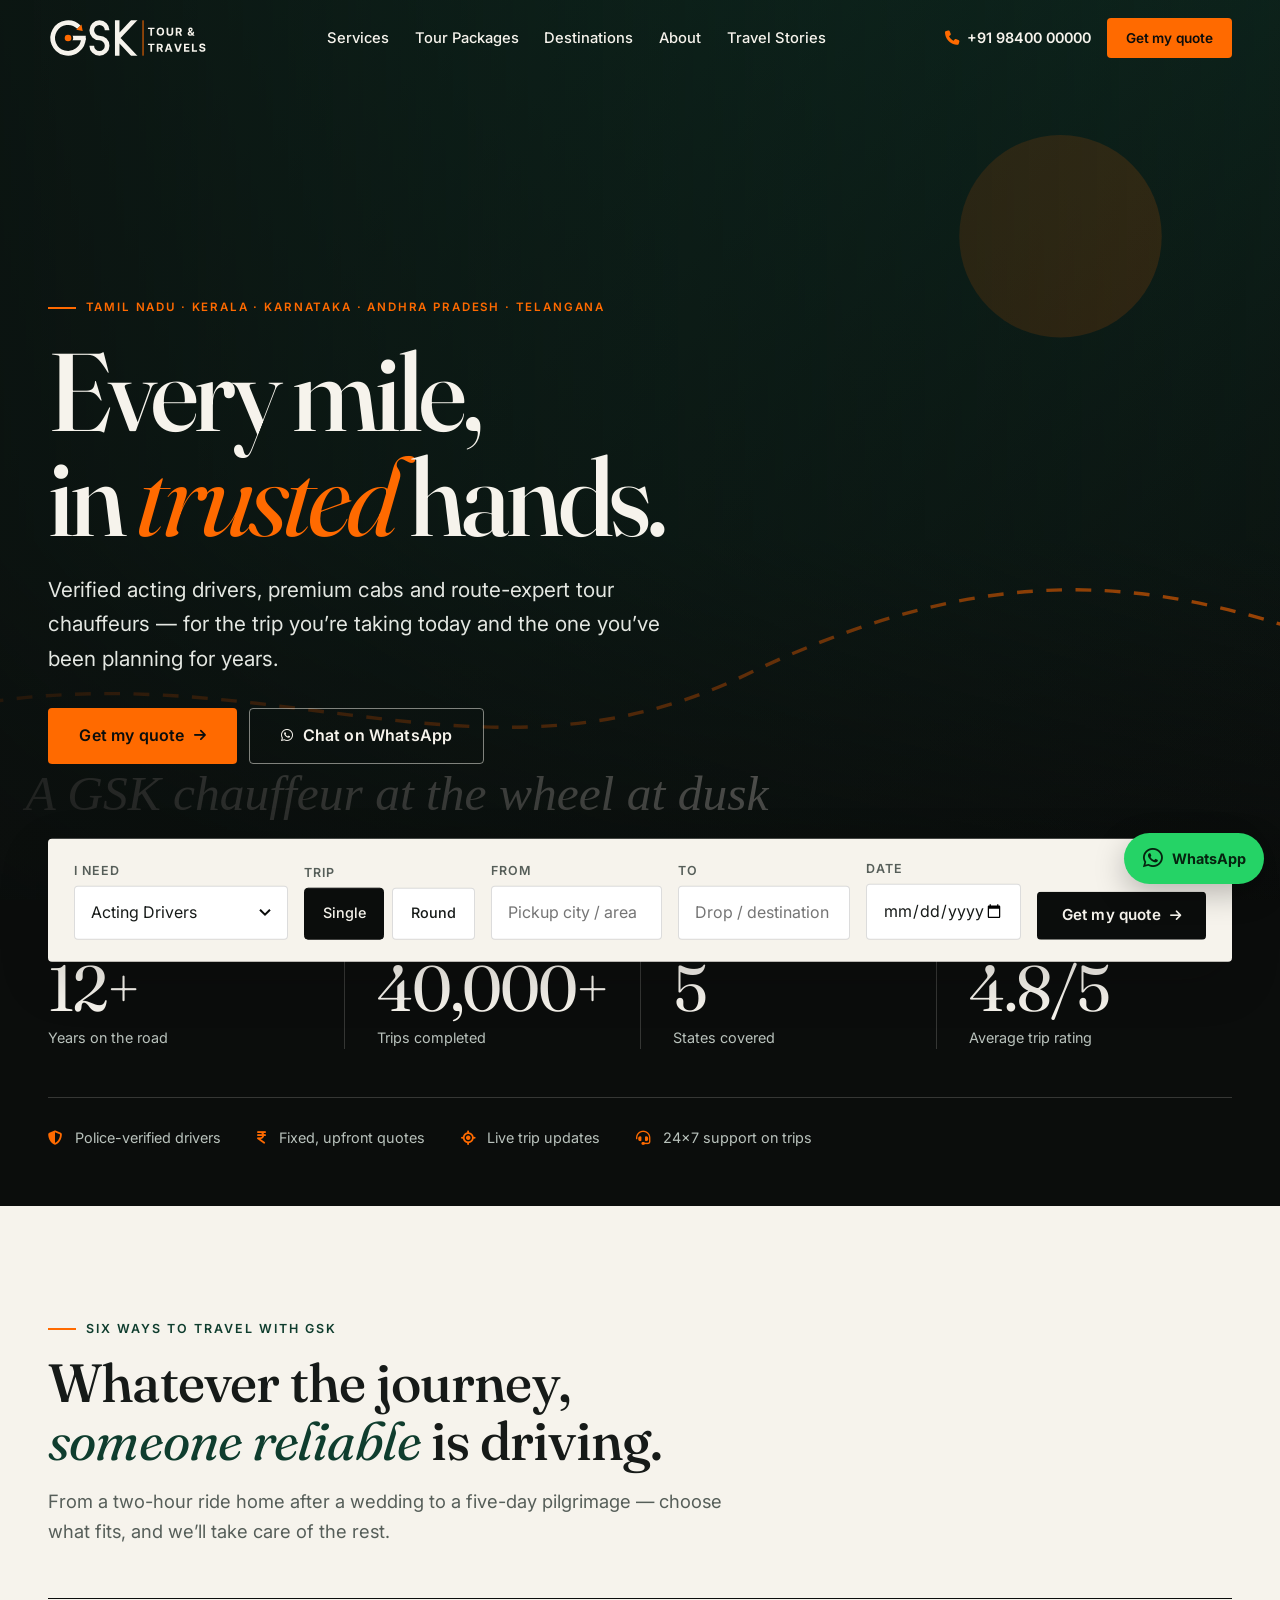
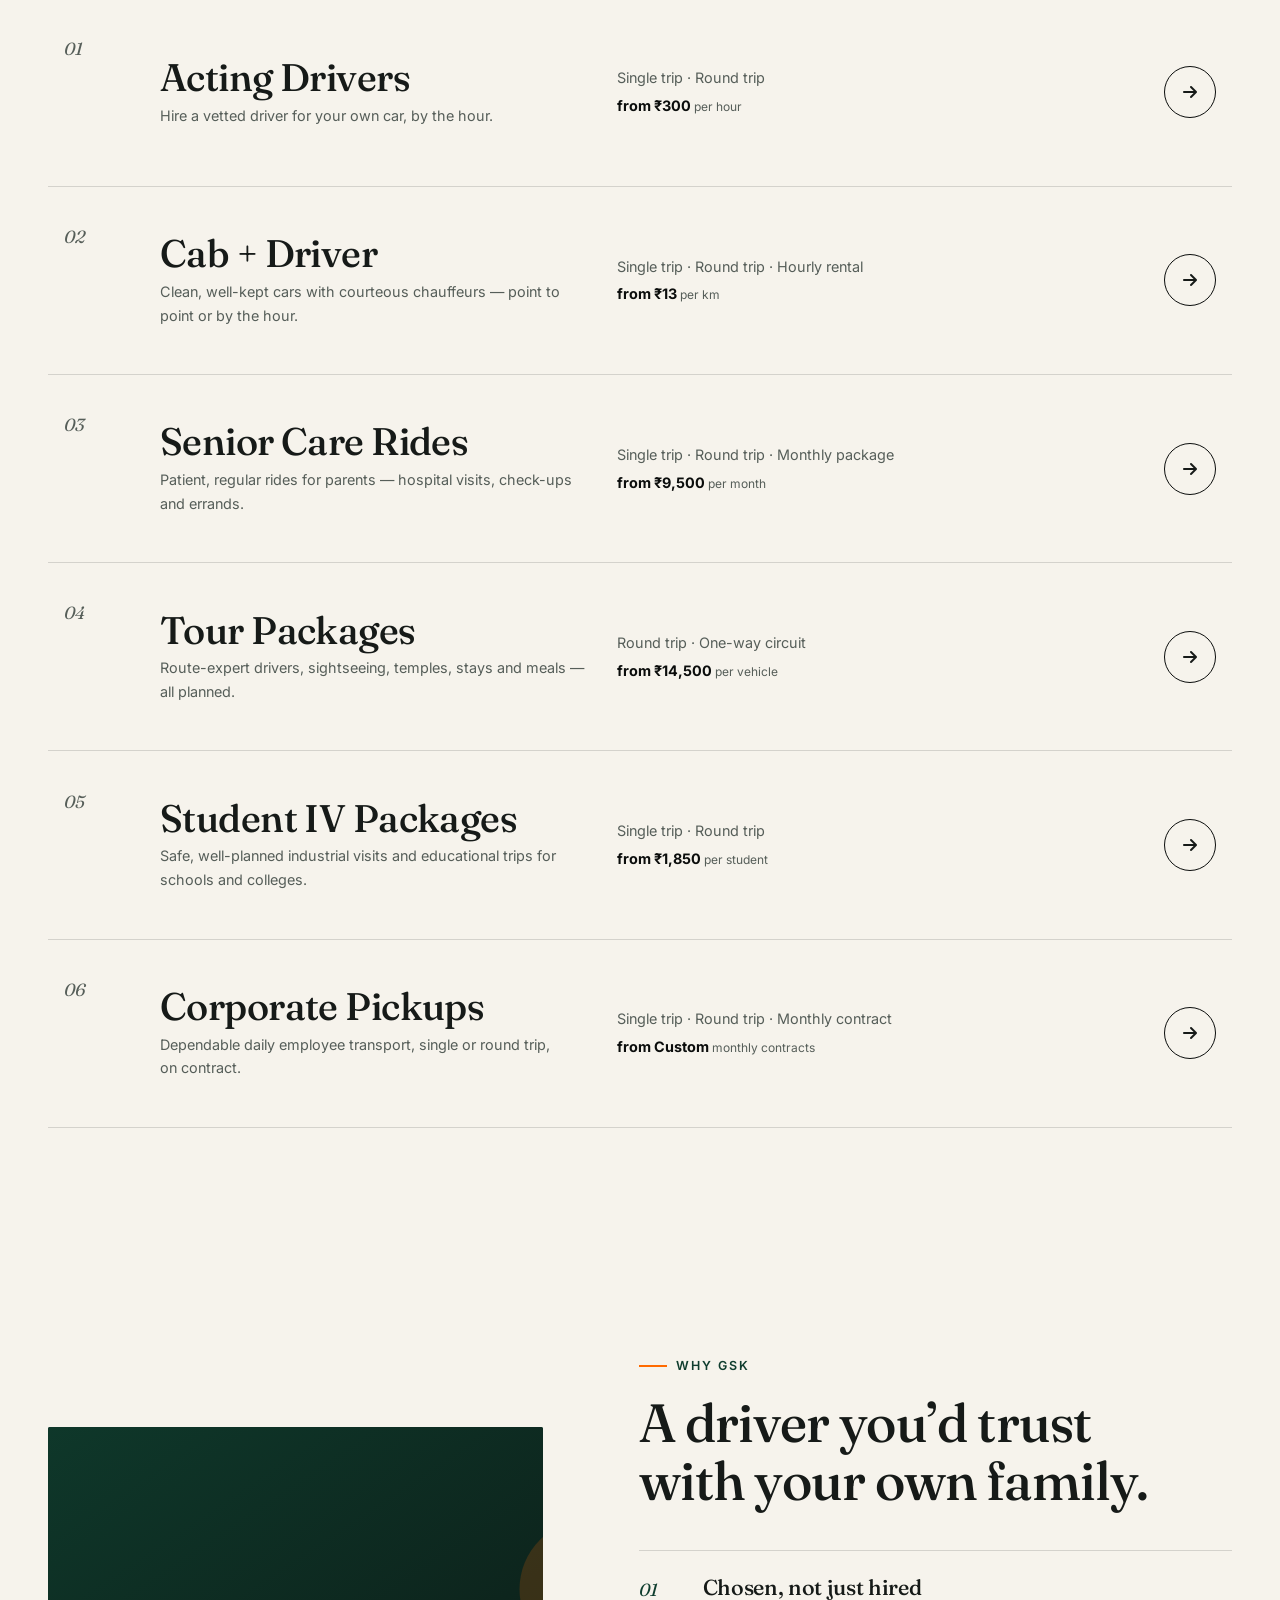
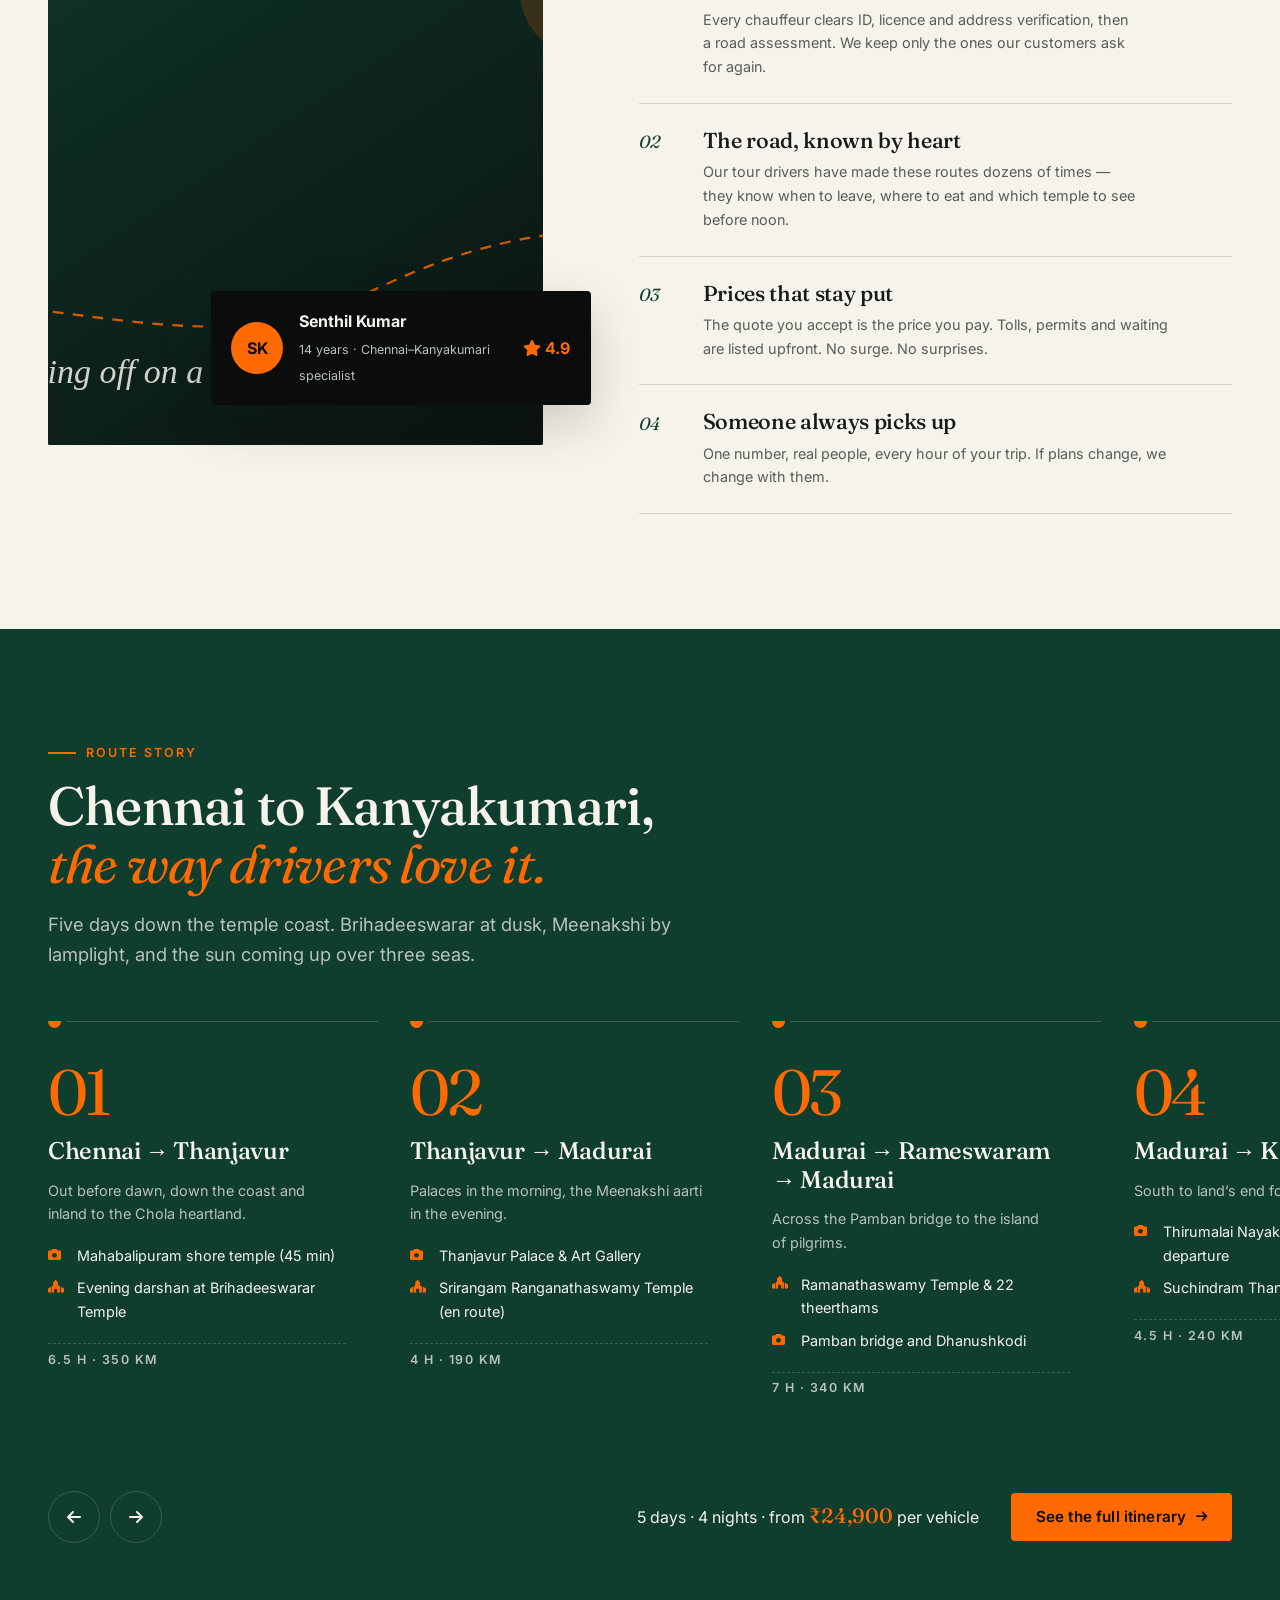
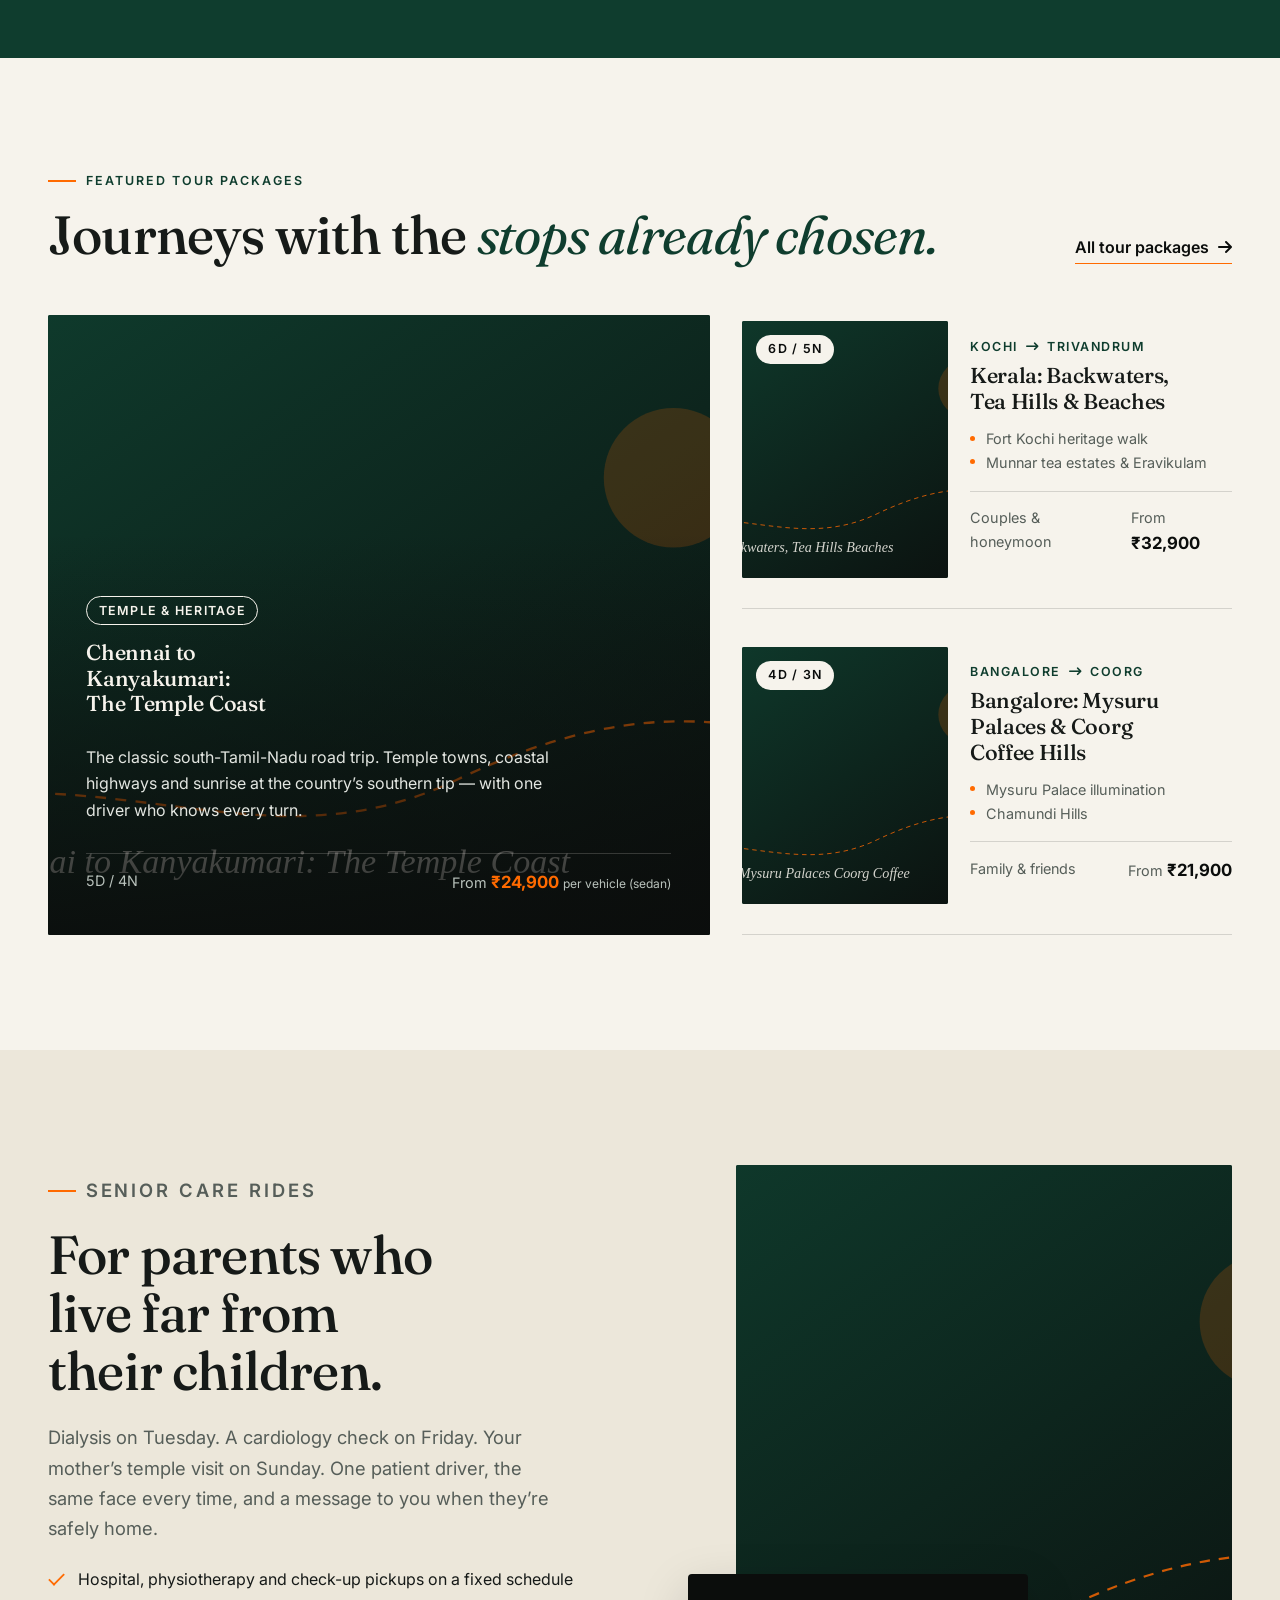
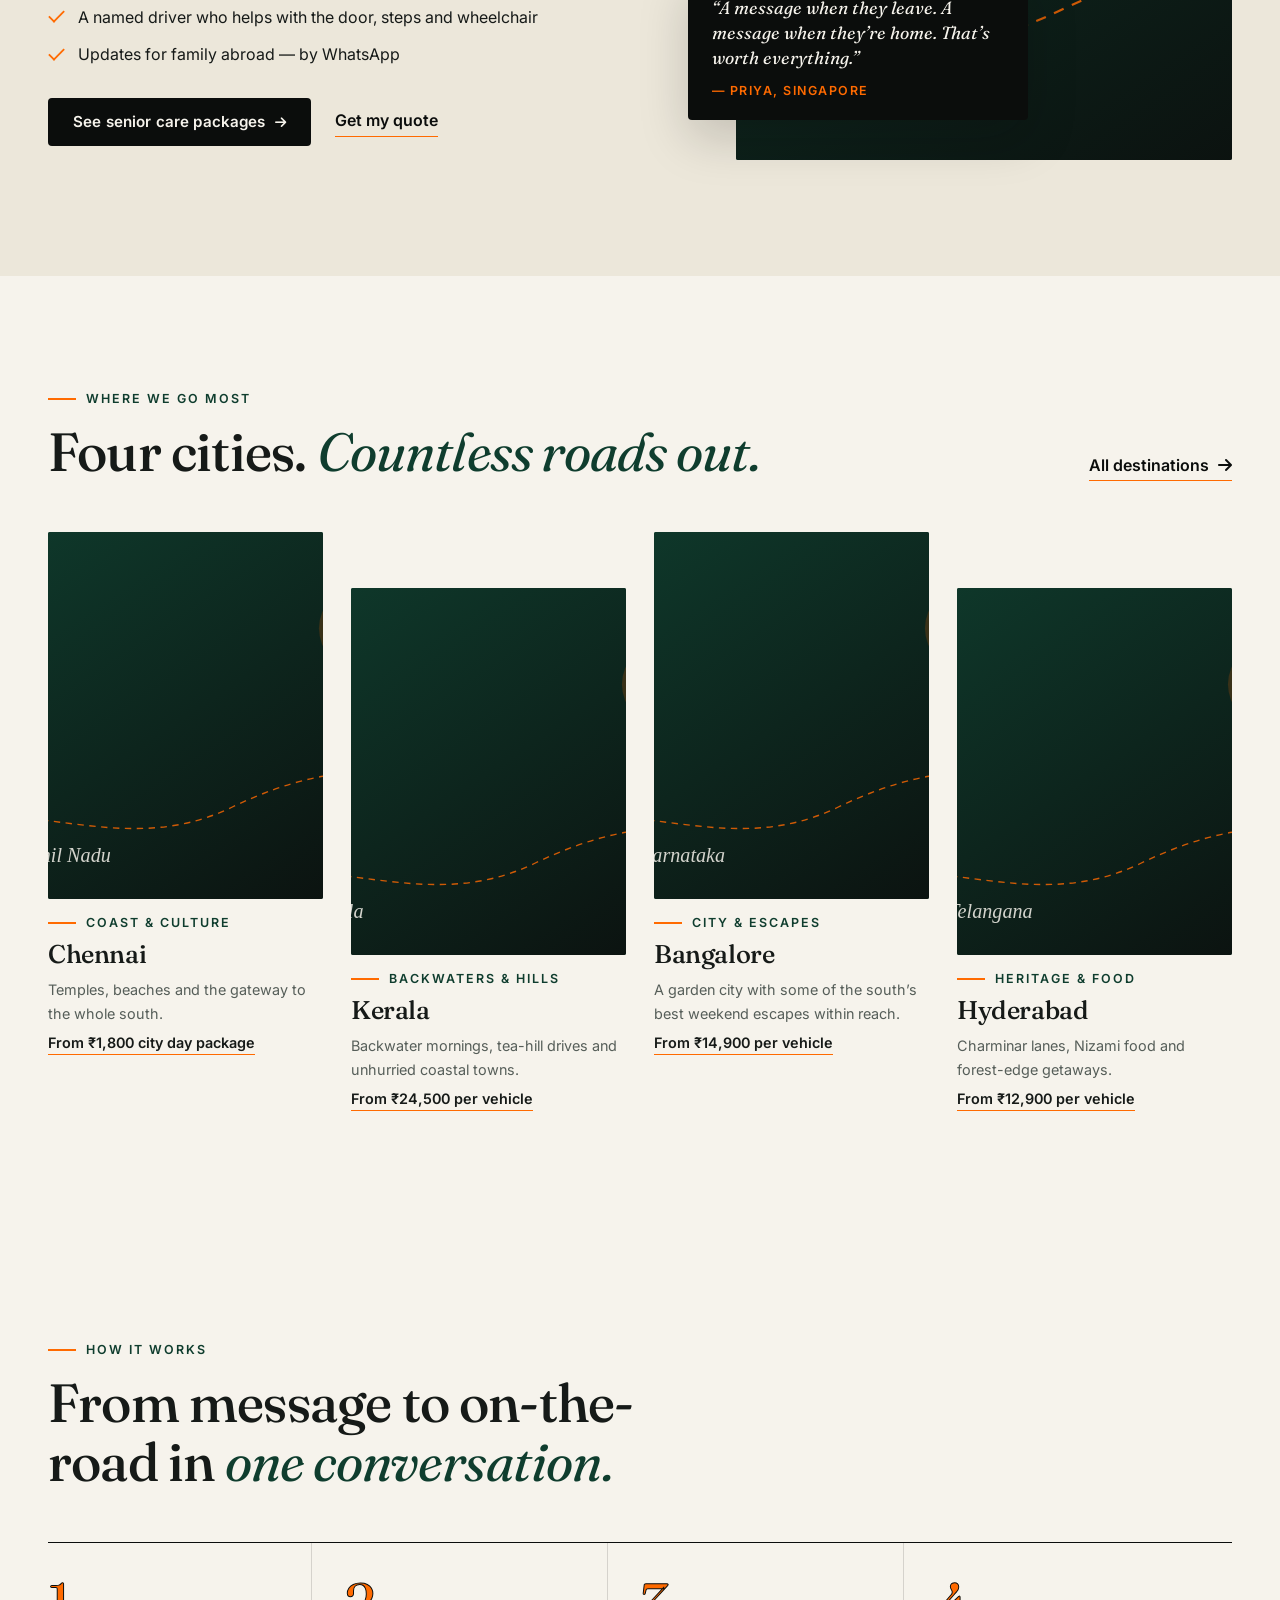
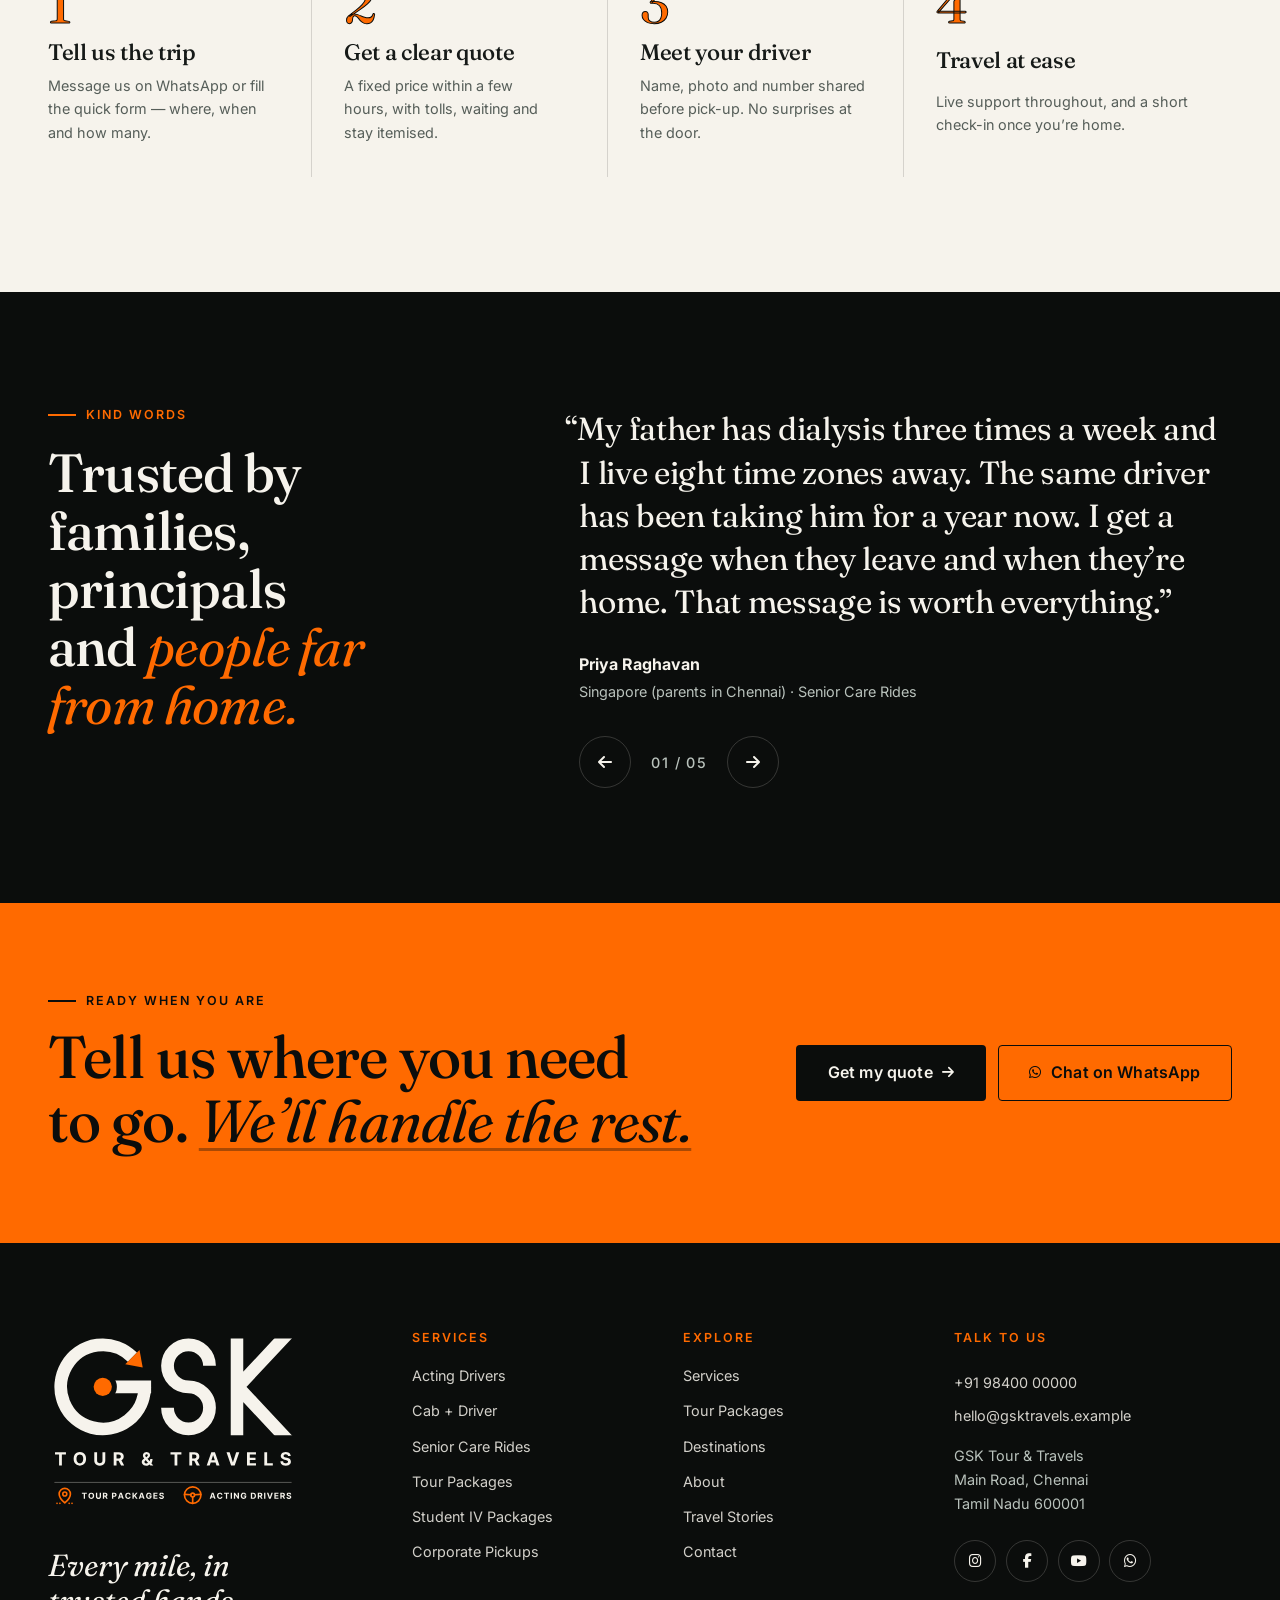
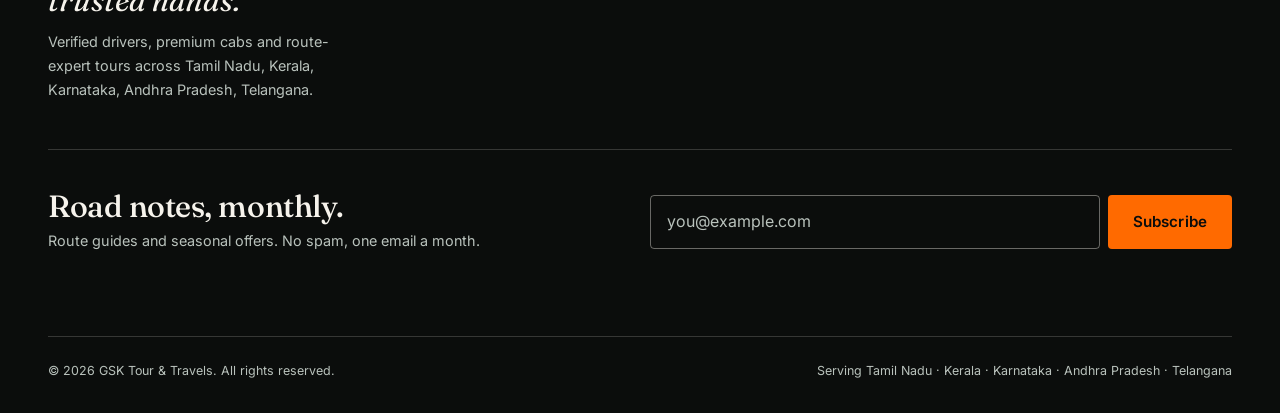
==== index.html @ 09ef9e0b "1.Initial commit" ====
<!DOCTYPE html>
<html lang="en">
<head>
  <meta charset="utf-8">
  <meta name="viewport" content="width=device-width, initial-scale=1">
  <title>GSK Tour &amp; Travels — Acting Drivers, Cabs &amp; Tour Packages in South India</title>
  <meta name="description" content="Verified acting drivers, premium cabs with drivers, senior hospital rides, corporate pickups and route-expert tour packages across Tamil Nadu, Kerala, Karnataka, Andhra Pradesh and Telangana.">
  <meta name="theme-color" content="#0b0d0c">
  <link rel="icon" href="assets/logo/favicon.svg" type="image/svg+xml">
  <link rel="icon" href="assets/logo/png/favicon-32.png" sizes="32x32" type="image/png">
  <link rel="apple-touch-icon" href="assets/logo/png/favicon-180.png">
  <link rel="preconnect" href="https://fonts.googleapis.com">
  <link rel="preconnect" href="https://fonts.gstatic.com" crossorigin>
  <link rel="preconnect" href="https://images.unsplash.com" crossorigin>
  <link href="https://fonts.googleapis.com/css2?family=Fraunces:ital,opsz,wght@0,9..144,400;0,9..144,500;0,9..144,600;1,9..144,400;1,9..144,500&family=Inter:wght@400;500;600;700&display=swap" rel="stylesheet">
  <link rel="stylesheet" href="https://cdnjs.cloudflare.com/ajax/libs/font-awesome/6.5.2/css/all.min.css" crossorigin="anonymous" referrerpolicy="no-referrer">
  <link rel="stylesheet" href="styles/styles.css">
</head>
<body data-header="overlay" data-root="" data-page="home">
  <a class="skip-link" href="#main">Skip to content</a>
  <header id="site-header"></header>

  <main id="main">
    <!-- HERO -->
    <section class="hero" aria-labelledby="hero-title">
      <div class="hero__media" data-mount="hero-media"></div>
      <div class="container hero__content">
        <p class="eyebrow hero__eyebrow">Tamil Nadu · Kerala · Karnataka · Andhra Pradesh · Telangana</p>
        <h1 id="hero-title">Every mile,<br>in <em>trusted</em> hands.</h1>
        <p class="hero__lede">Verified acting drivers, premium cabs and route-expert tour chauffeurs — for the trip you’re taking today and the one you’ve been planning for years.</p>
        <div class="hero__ctas">
          <a class="btn btn--accent btn--lg" href="views/contact.html">Get my quote <i class="fa-solid fa-arrow-right" aria-hidden="true"></i></a>
          <a class="btn btn--ghost-light btn--lg" data-wa href="#" target="_blank" rel="noopener"><i class="fa-brands fa-whatsapp" aria-hidden="true"></i> Chat on WhatsApp</a>
        </div>
      </div>

      <form class="quote-bar" data-quote-bar aria-label="Quick quote">
        <div class="container quote-bar__inner">
          <div class="field">
            <label for="qb-service">I need</label>
            <select id="qb-service" name="service"></select>
          </div>
          <fieldset class="field field--pills">
            <legend>Trip</legend>
            <label><input type="radio" name="trip" value="Single trip" checked><span>Single</span></label>
            <label><input type="radio" name="trip" value="Round trip"><span>Round</span></label>
          </fieldset>
          <div class="field">
            <label for="qb-from">From</label>
            <input id="qb-from" name="from" type="text" placeholder="Pickup city / area" autocomplete="off">
          </div>
          <div class="field">
            <label for="qb-to">To</label>
            <input id="qb-to" name="to" type="text" placeholder="Drop / destination" autocomplete="off">
          </div>
          <div class="field">
            <label for="qb-date">Date</label>
            <input id="qb-date" name="date" type="date">
          </div>
          <button class="btn btn--dark quote-bar__submit" type="submit">Get my quote <i class="fa-solid fa-arrow-right" aria-hidden="true"></i></button>
        </div>
      </form>
    </section>

    <!-- TRUST -->
    <section class="trust" aria-label="Why people trust GSK">
      <div class="container">
        <div class="trust__stats" data-mount="stats"></div>
        <ul class="trust__promises">
          <li><i class="fa-solid fa-shield-halved" aria-hidden="true"></i> Police-verified drivers</li>
          <li><i class="fa-solid fa-indian-rupee-sign" aria-hidden="true"></i> Fixed, upfront quotes</li>
          <li><i class="fa-solid fa-location-crosshairs" aria-hidden="true"></i> Live trip updates</li>
          <li><i class="fa-solid fa-headset" aria-hidden="true"></i> 24×7 support on trips</li>
        </ul>
      </div>
    </section>

    <!-- SERVICES -->
    <section class="section services-index" aria-labelledby="svc-title">
      <div class="container">
        <div data-mount="services-header"></div>
        <div class="svc-list" data-mount="services"></div>
      </div>
    </section>

    <!-- WHY -->
    <section class="section why" aria-labelledby="why-title">
      <div class="container why__grid">
        <div class="why__media reveal">
          <div class="why__photo" data-mount="why-photo"></div>
          <aside class="driver-card" aria-label="Driver profile example">
            <span class="driver-card__avatar" aria-hidden="true">SK</span>
            <div><strong>Senthil Kumar</strong><span>14 years · Chennai–Kanyakumari specialist</span></div>
            <span class="driver-card__score"><i class="fa-solid fa-star" aria-hidden="true"></i> 4.9</span>
          </aside>
        </div>
        <div class="why__copy">
          <p class="eyebrow reveal">Why GSK</p>
          <h2 id="why-title" class="reveal">A driver you’d trust with your own family.</h2>
          <ol class="promises">
            <li class="reveal"><span>01</span><div><h3>Chosen, not just hired</h3><p>Every chauffeur clears ID, licence and address verification, then a road assessment. We keep only the ones our customers ask for again.</p></div></li>
            <li class="reveal"><span>02</span><div><h3>The road, known by heart</h3><p>Our tour drivers have made these routes dozens of times — they know when to leave, where to eat and which temple to see before noon.</p></div></li>
            <li class="reveal"><span>03</span><div><h3>Prices that stay put</h3><p>The quote you accept is the price you pay. Tolls, permits and waiting are listed upfront. No surge. No surprises.</p></div></li>
            <li class="reveal"><span>04</span><div><h3>Someone always picks up</h3><p>One number, real people, every hour of your trip. If plans change, we change with them.</p></div></li>
          </ol>
        </div>
      </div>
    </section>

    <!-- FEATURED ROUTE -->
    <section class="route section--green" aria-labelledby="route-title">
      <div class="container">
        <div data-mount="route-header"></div>
      </div>
      <div class="route__track" data-mount="route-track" tabindex="0" aria-label="Route stops, scroll horizontally"></div>
      <div class="container route__foot" data-mount="route-foot"></div>
    </section>

    <!-- FEATURED TOURS -->
    <section class="section featured-tours" aria-labelledby="ft-title">
      <div class="container">
        <div data-mount="tours-header"></div>
        <div class="tour-mosaic" data-mount="tours"></div>
      </div>
    </section>

    <!-- SENIOR CARE -->
    <section class="senior" aria-labelledby="senior-title">
      <div class="container senior__grid">
        <div class="senior__copy">
          <p class="eyebrow reveal">Senior Care Rides</p>
          <h2 id="senior-title" class="reveal">For parents who live far from their children.</h2>
          <p class="reveal">Dialysis on Tuesday. A cardiology check on Friday. Your mother’s temple visit on Sunday. One patient driver, the same face every time, and a message to you when they’re safely home.</p>
          <ul class="tick-list reveal">
            <li>Hospital, physiotherapy and check-up pickups on a fixed schedule</li>
            <li>A named driver who helps with the door, steps and wheelchair</li>
            <li>Updates for family abroad — by WhatsApp</li>
          </ul>
          <div class="senior__cta reveal">
            <a class="btn btn--dark" href="views/service-detail.html?id=senior-care-rides">See senior care packages <i class="fa-solid fa-arrow-right" aria-hidden="true"></i></a>
            <a class="link-arrow" href="views/contact.html?service=senior-care-rides">Get my quote</a>
          </div>
        </div>
        <div class="senior__media reveal">
          <div class="senior__photo" data-mount="senior-photo"></div>
          <blockquote class="senior__quote">“A message when they leave. A message when they’re home. That’s worth everything.”<cite>— Priya, Singapore</cite></blockquote>
        </div>
      </div>
    </section>

    <!-- DESTINATIONS -->
    <section class="section destinations-strip" aria-labelledby="ds-title">
      <div class="container"><div data-mount="dest-header"></div></div>
      <div class="dest-strip" data-mount="destinations"></div>
    </section>

    <!-- PROCESS -->
    <section class="section process" aria-labelledby="process-title">
      <div class="container">
        <div data-mount="process-header"></div>
        <ol class="process__steps" data-mount="process"></ol>
      </div>
    </section>

    <!-- TESTIMONIALS -->
    <section class="section quotes" aria-labelledby="quotes-title" data-mount="quotes"></section>

    <div data-mount="cta"></div>
  </main>

  <footer id="site-footer"></footer>
  <script src="js/boot.js" data-page="home"></script>
</body>
</html>
---- styles/styles.css ----
/* ==========================================================================
   GSK Tour & Travels — MAIN STYLESHEET
   Every HTML page links only this file. Each page has its own partial below.
   Order matters: tokens → base → layout → shared components → page styles.
   ========================================================================== */
@import url('tokens.css');
@import url('base.css');
@import url('layout.css');
@import url('components.css');

/* Page-specific styles (one file per page / page family) */
@import url('home.css');
@import url('services.css');      /* services + service-detail + shared detail layout */
@import url('tours.css');         /* tours + tour-detail */
@import url('destinations.css');  /* destinations + destination-detail */
@import url('about.css');
@import url('contact.css');
@import url('stories.css');       /* stories + story-detail */
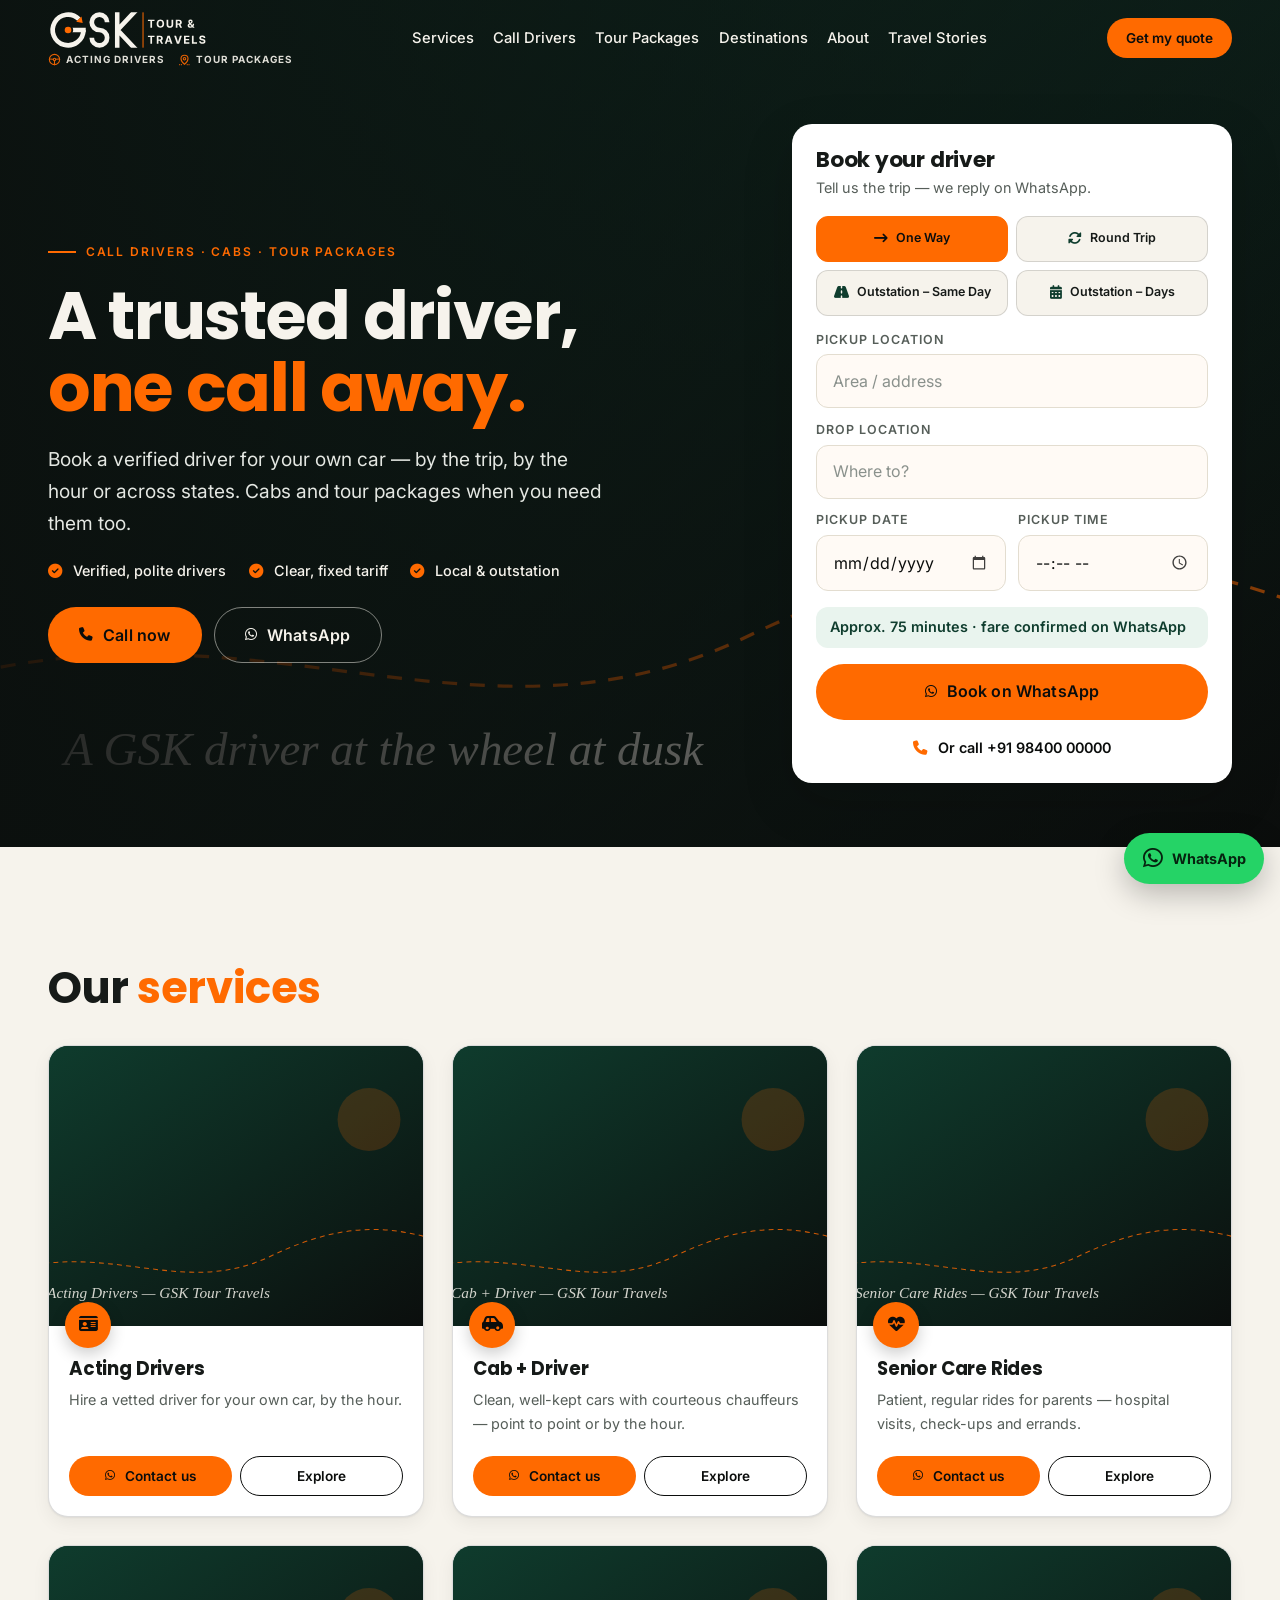
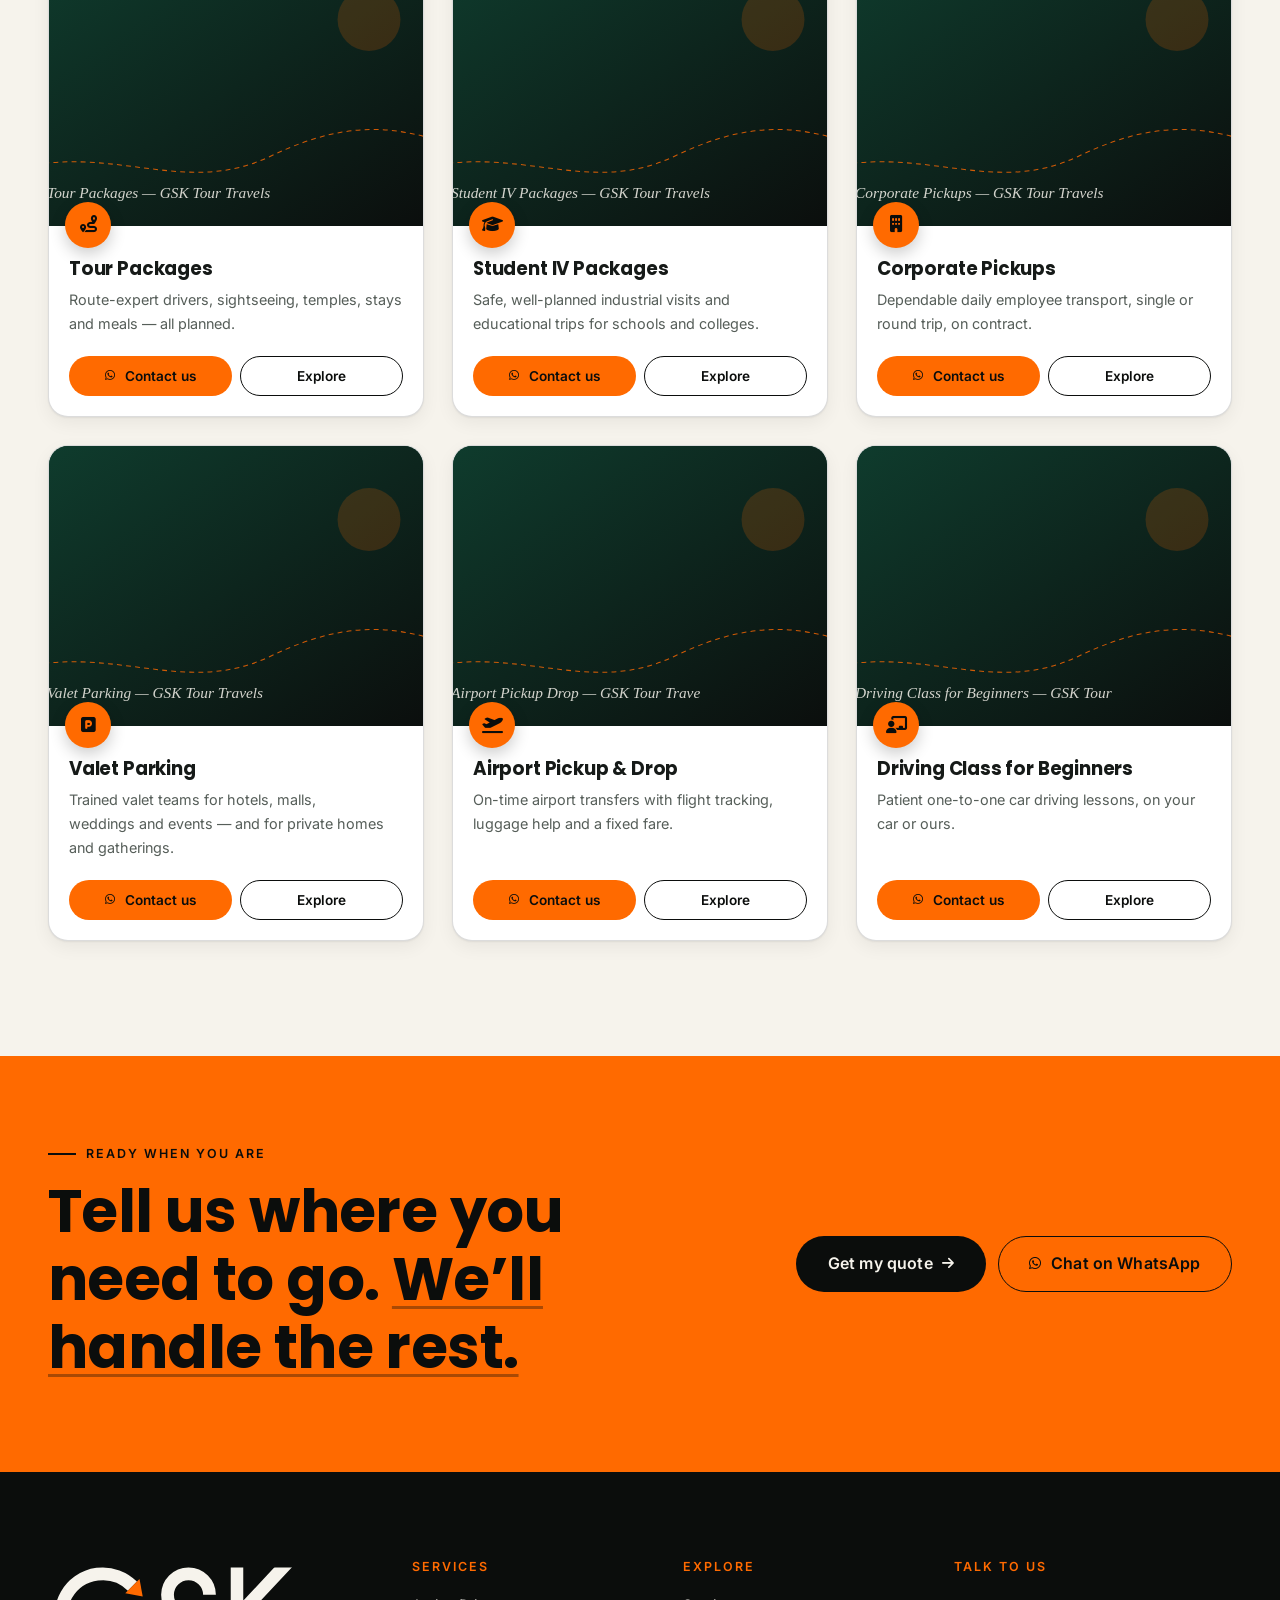
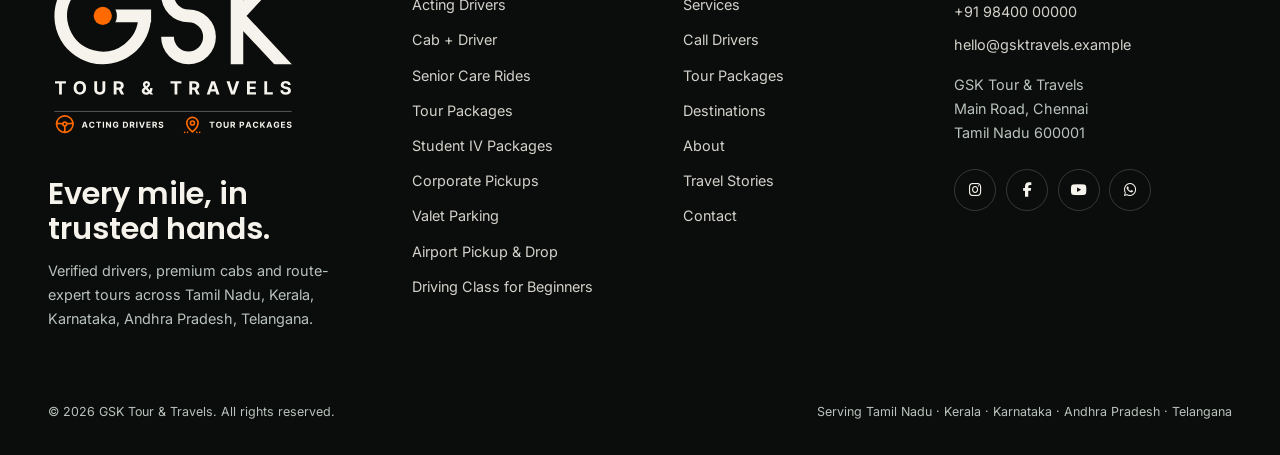
==== commit ff45f956: "2. First bage of feedback and correction pushed" ====
--- a/index.html
+++ b/index.html
@@ -3,8 +3,8 @@
 <head>
   <meta charset="utf-8">
   <meta name="viewport" content="width=device-width, initial-scale=1">
-  <title>GSK Tour &amp; Travels — Acting Drivers, Cabs &amp; Tour Packages in South India</title>
-  <meta name="description" content="Verified acting drivers, premium cabs with drivers, senior hospital rides, corporate pickups and route-expert tour packages across Tamil Nadu, Kerala, Karnataka, Andhra Pradesh and Telangana.">
+  <title>GSK Tour &amp; Travels — Call Drivers, Cabs &amp; Tour Packages in South India</title>
+  <meta name="description" content="Book verified call drivers for your own car, cabs with drivers, valet parking, airport transfers and tour packages across Tamil Nadu, Kerala, Karnataka, Andhra Pradesh and Telangana.">
   <meta name="theme-color" content="#0b0d0c">
   <link rel="icon" href="assets/logo/favicon.svg" type="image/svg+xml">
   <link rel="icon" href="assets/logo/png/favicon-32.png" sizes="32x32" type="image/png">
@@ -12,7 +12,7 @@
   <link rel="preconnect" href="https://fonts.googleapis.com">
   <link rel="preconnect" href="https://fonts.gstatic.com" crossorigin>
   <link rel="preconnect" href="https://images.unsplash.com" crossorigin>
-  <link href="https://fonts.googleapis.com/css2?family=Fraunces:ital,opsz,wght@0,9..144,400;0,9..144,500;0,9..144,600;1,9..144,400;1,9..144,500&family=Inter:wght@400;500;600;700&display=swap" rel="stylesheet">
+  <link href="https://fonts.googleapis.com/css2?family=Inter:wght@400;500;600;700&family=Poppins:wght@500;600;700;800&display=swap" rel="stylesheet">
   <link rel="stylesheet" href="https://cdnjs.cloudflare.com/ajax/libs/font-awesome/6.5.2/css/all.min.css" crossorigin="anonymous" referrerpolicy="no-referrer">
   <link rel="stylesheet" href="styles/styles.css">
 </head>
@@ -21,149 +21,37 @@
   <header id="site-header"></header>
 
   <main id="main">
-    <!-- HERO -->
+    <!-- HERO: pitch on the left, vertical booking card on the right -->
     <section class="hero" aria-labelledby="hero-title">
       <div class="hero__media" data-mount="hero-media"></div>
-      <div class="container hero__content">
-        <p class="eyebrow hero__eyebrow">Tamil Nadu · Kerala · Karnataka · Andhra Pradesh · Telangana</p>
-        <h1 id="hero-title">Every mile,<br>in <em>trusted</em> hands.</h1>
-        <p class="hero__lede">Verified acting drivers, premium cabs and route-expert tour chauffeurs — for the trip you’re taking today and the one you’ve been planning for years.</p>
-        <div class="hero__ctas">
-          <a class="btn btn--accent btn--lg" href="views/contact.html">Get my quote <i class="fa-solid fa-arrow-right" aria-hidden="true"></i></a>
-          <a class="btn btn--ghost-light btn--lg" data-wa href="#" target="_blank" rel="noopener"><i class="fa-brands fa-whatsapp" aria-hidden="true"></i> Chat on WhatsApp</a>
+      <div class="container hero__grid">
+        <div class="hero__content">
+          <p class="eyebrow hero__eyebrow">Call drivers · Cabs · Tour packages</p>
+          <h1 id="hero-title">A trusted driver, <em>one call away.</em></h1>
+          <p class="hero__lede">Book a verified driver for your own car — by the trip, by the hour or across states. Cabs and tour packages when you need them too.</p>
+          <ul class="hero__points">
+            <li><i class="fa-solid fa-circle-check" aria-hidden="true"></i> Verified, polite drivers</li>
+            <li><i class="fa-solid fa-circle-check" aria-hidden="true"></i> Clear, fixed tariff</li>
+            <li><i class="fa-solid fa-circle-check" aria-hidden="true"></i> Local &amp; outstation</li>
+          </ul>
+          <div class="hero__ctas">
+            <a class="btn btn--accent btn--lg" data-call href="#"><i class="fa-solid fa-phone" aria-hidden="true"></i> Call now</a>
+            <a class="btn btn--ghost-light btn--lg" data-wa href="#" target="_blank" rel="noopener"><i class="fa-brands fa-whatsapp" aria-hidden="true"></i> WhatsApp</a>
+          </div>
         </div>
-      </div>
-
-      <form class="quote-bar" data-quote-bar aria-label="Quick quote">
-        <div class="container quote-bar__inner">
-          <div class="field">
-            <label for="qb-service">I need</label>
-            <select id="qb-service" name="service"></select>
-          </div>
-          <fieldset class="field field--pills">
-            <legend>Trip</legend>
-            <label><input type="radio" name="trip" value="Single trip" checked><span>Single</span></label>
-            <label><input type="radio" name="trip" value="Round trip"><span>Round</span></label>
-          </fieldset>
-          <div class="field">
-            <label for="qb-from">From</label>
-            <input id="qb-from" name="from" type="text" placeholder="Pickup city / area" autocomplete="off">
-          </div>
-          <div class="field">
-            <label for="qb-to">To</label>
-            <input id="qb-to" name="to" type="text" placeholder="Drop / destination" autocomplete="off">
-          </div>
-          <div class="field">
-            <label for="qb-date">Date</label>
-            <input id="qb-date" name="date" type="date">
-          </div>
-          <button class="btn btn--dark quote-bar__submit" type="submit">Get my quote <i class="fa-solid fa-arrow-right" aria-hidden="true"></i></button>
-        </div>
-      </form>
-    </section>
-
-    <!-- TRUST -->
-    <section class="trust" aria-label="Why people trust GSK">
-      <div class="container">
-        <div class="trust__stats" data-mount="stats"></div>
-        <ul class="trust__promises">
-          <li><i class="fa-solid fa-shield-halved" aria-hidden="true"></i> Police-verified drivers</li>
-          <li><i class="fa-solid fa-indian-rupee-sign" aria-hidden="true"></i> Fixed, upfront quotes</li>
-          <li><i class="fa-solid fa-location-crosshairs" aria-hidden="true"></i> Live trip updates</li>
-          <li><i class="fa-solid fa-headset" aria-hidden="true"></i> 24×7 support on trips</li>
-        </ul>
+        <div class="hero__book" data-mount="booking"></div>
       </div>
     </section>
 
-    <!-- SERVICES -->
+    <!-- SERVICES CAROUSEL -->
     <section class="section services-index" aria-labelledby="svc-title">
       <div class="container">
-        <div data-mount="services-header"></div>
-        <div class="svc-list" data-mount="services"></div>
+        <div class="svc-head">
+          <h2 id="svc-title">Our <em>services</em></h2>
+        </div>
+        <div class="svc-grid" data-mount="services"></div>
       </div>
     </section>
-
-    <!-- WHY -->
-    <section class="section why" aria-labelledby="why-title">
-      <div class="container why__grid">
-        <div class="why__media reveal">
-          <div class="why__photo" data-mount="why-photo"></div>
-          <aside class="driver-card" aria-label="Driver profile example">
-            <span class="driver-card__avatar" aria-hidden="true">SK</span>
-            <div><strong>Senthil Kumar</strong><span>14 years · Chennai–Kanyakumari specialist</span></div>
-            <span class="driver-card__score"><i class="fa-solid fa-star" aria-hidden="true"></i> 4.9</span>
-          </aside>
-        </div>
-        <div class="why__copy">
-          <p class="eyebrow reveal">Why GSK</p>
-          <h2 id="why-title" class="reveal">A driver you’d trust with your own family.</h2>
-          <ol class="promises">
-            <li class="reveal"><span>01</span><div><h3>Chosen, not just hired</h3><p>Every chauffeur clears ID, licence and address verification, then a road assessment. We keep only the ones our customers ask for again.</p></div></li>
-            <li class="reveal"><span>02</span><div><h3>The road, known by heart</h3><p>Our tour drivers have made these routes dozens of times — they know when to leave, where to eat and which temple to see before noon.</p></div></li>
-            <li class="reveal"><span>03</span><div><h3>Prices that stay put</h3><p>The quote you accept is the price you pay. Tolls, permits and waiting are listed upfront. No surge. No surprises.</p></div></li>
-            <li class="reveal"><span>04</span><div><h3>Someone always picks up</h3><p>One number, real people, every hour of your trip. If plans change, we change with them.</p></div></li>
-          </ol>
-        </div>
-      </div>
-    </section>
-
-    <!-- FEATURED ROUTE -->
-    <section class="route section--green" aria-labelledby="route-title">
-      <div class="container">
-        <div data-mount="route-header"></div>
-      </div>
-      <div class="route__track" data-mount="route-track" tabindex="0" aria-label="Route stops, scroll horizontally"></div>
-      <div class="container route__foot" data-mount="route-foot"></div>
-    </section>
-
-    <!-- FEATURED TOURS -->
-    <section class="section featured-tours" aria-labelledby="ft-title">
-      <div class="container">
-        <div data-mount="tours-header"></div>
-        <div class="tour-mosaic" data-mount="tours"></div>
-      </div>
-    </section>
-
-    <!-- SENIOR CARE -->
-    <section class="senior" aria-labelledby="senior-title">
-      <div class="container senior__grid">
-        <div class="senior__copy">
-          <p class="eyebrow reveal">Senior Care Rides</p>
-          <h2 id="senior-title" class="reveal">For parents who live far from their children.</h2>
-          <p class="reveal">Dialysis on Tuesday. A cardiology check on Friday. Your mother’s temple visit on Sunday. One patient driver, the same face every time, and a message to you when they’re safely home.</p>
-          <ul class="tick-list reveal">
-            <li>Hospital, physiotherapy and check-up pickups on a fixed schedule</li>
-            <li>A named driver who helps with the door, steps and wheelchair</li>
-            <li>Updates for family abroad — by WhatsApp</li>
-          </ul>
-          <div class="senior__cta reveal">
-            <a class="btn btn--dark" href="views/service-detail.html?id=senior-care-rides">See senior care packages <i class="fa-solid fa-arrow-right" aria-hidden="true"></i></a>
-            <a class="link-arrow" href="views/contact.html?service=senior-care-rides">Get my quote</a>
-          </div>
-        </div>
-        <div class="senior__media reveal">
-          <div class="senior__photo" data-mount="senior-photo"></div>
-          <blockquote class="senior__quote">“A message when they leave. A message when they’re home. That’s worth everything.”<cite>— Priya, Singapore</cite></blockquote>
-        </div>
-      </div>
-    </section>
-
-    <!-- DESTINATIONS -->
-    <section class="section destinations-strip" aria-labelledby="ds-title">
-      <div class="container"><div data-mount="dest-header"></div></div>
-      <div class="dest-strip" data-mount="destinations"></div>
-    </section>
-
-    <!-- PROCESS -->
-    <section class="section process" aria-labelledby="process-title">
-      <div class="container">
-        <div data-mount="process-header"></div>
-        <ol class="process__steps" data-mount="process"></ol>
-      </div>
-    </section>
-
-    <!-- TESTIMONIALS -->
-    <section class="section quotes" aria-labelledby="quotes-title" data-mount="quotes"></section>
 
     <div data-mount="cta"></div>
   </main>
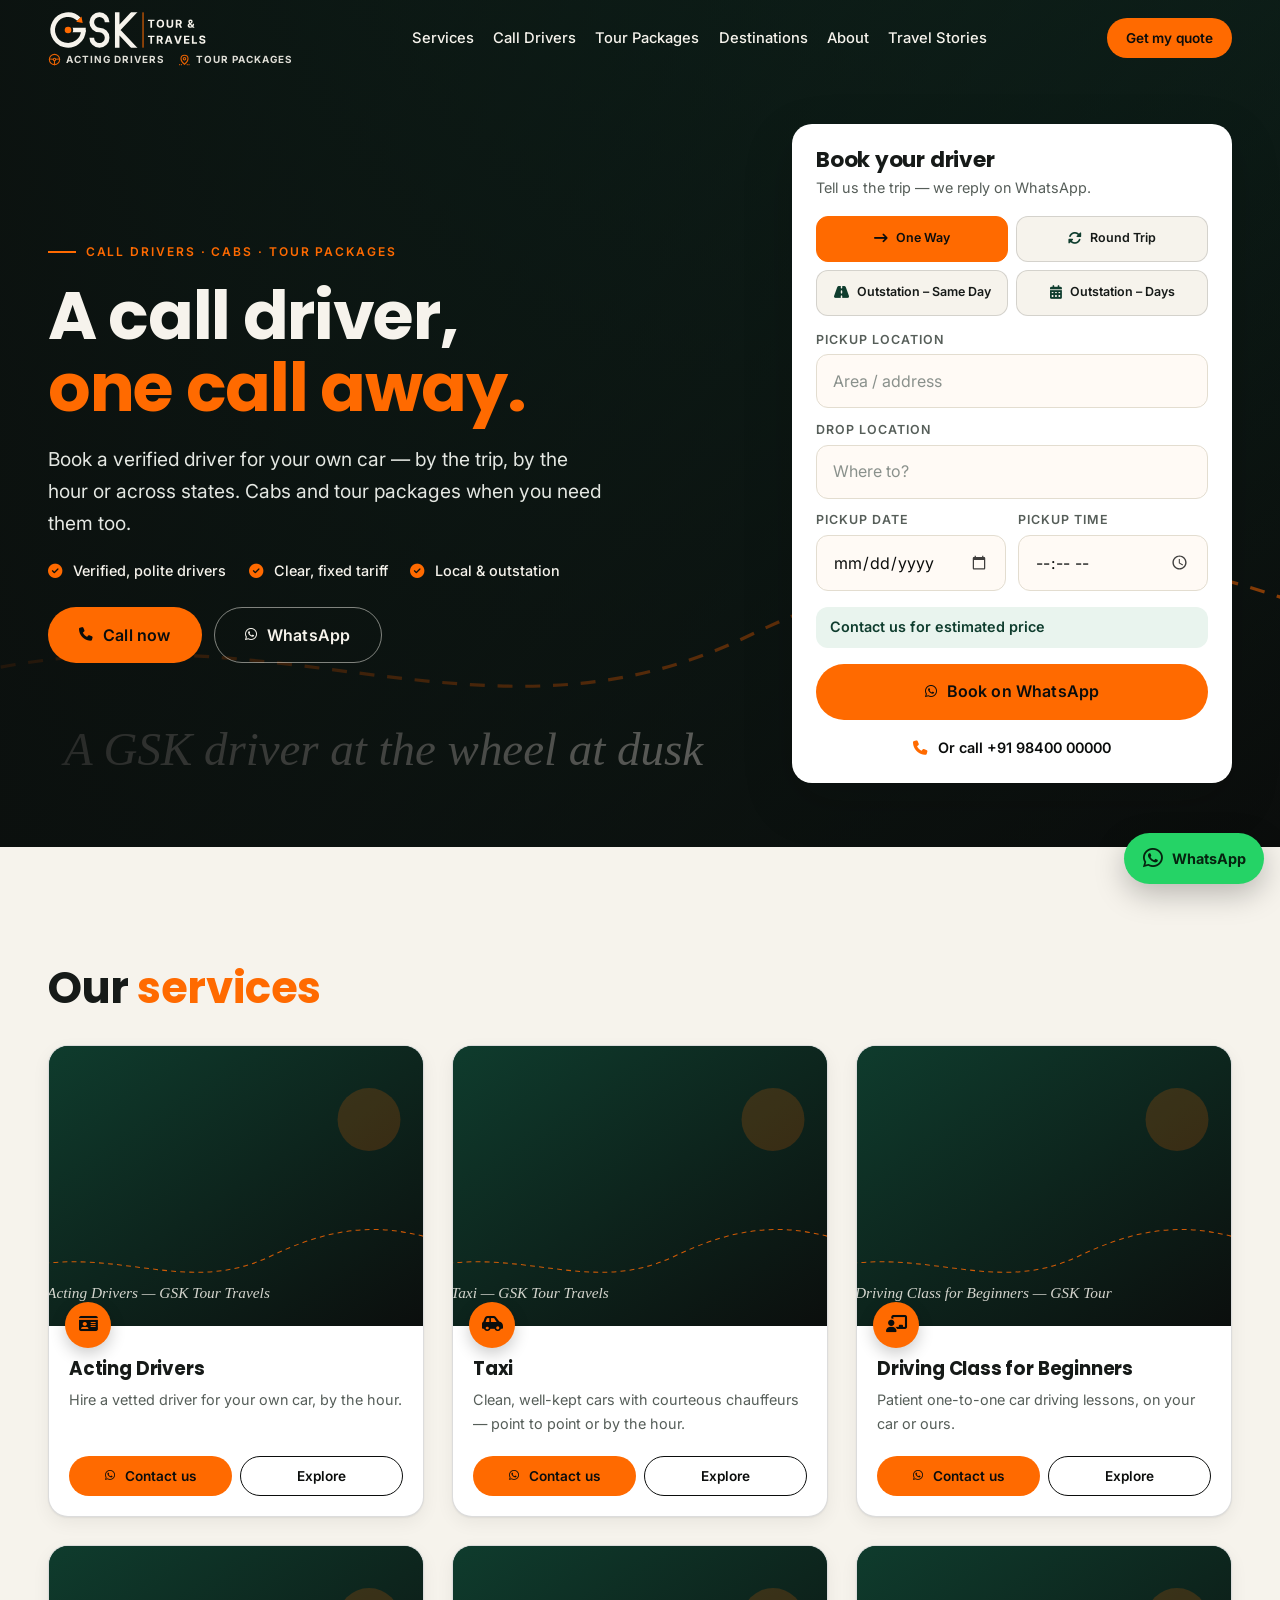
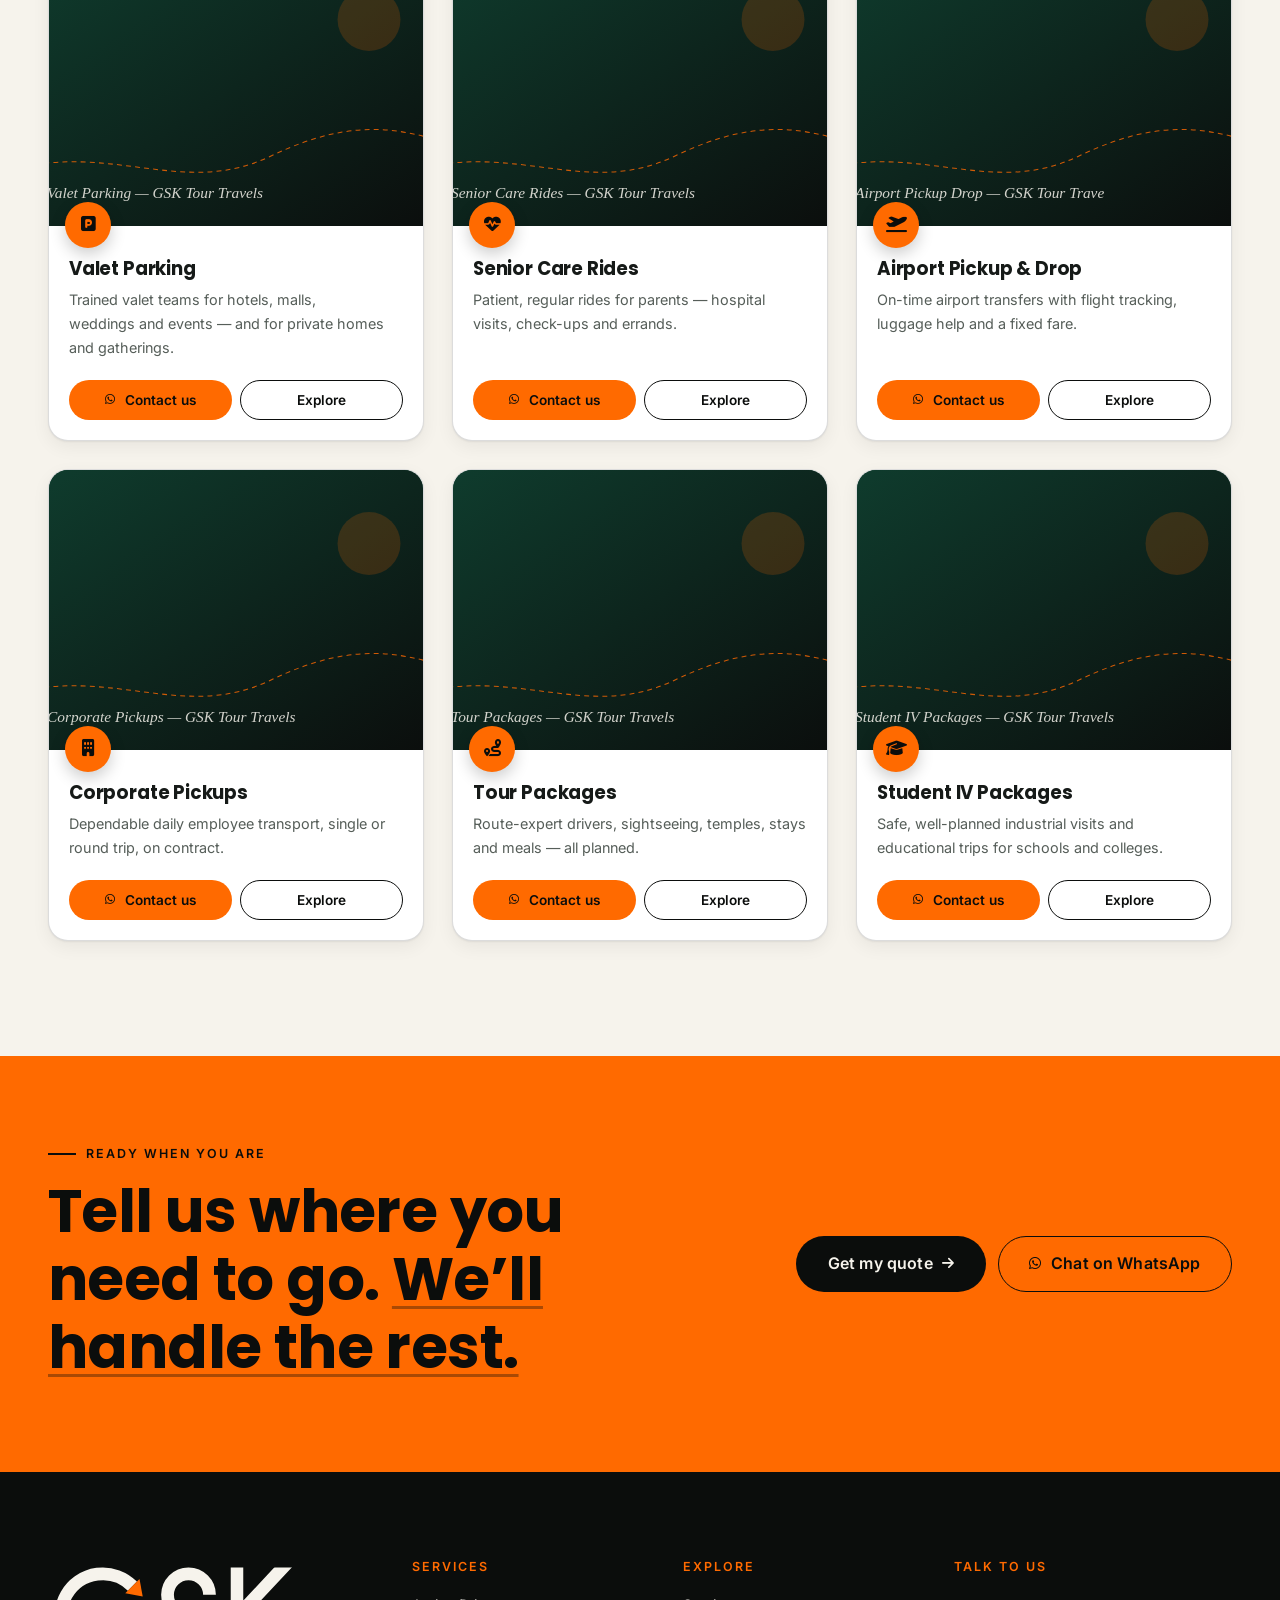
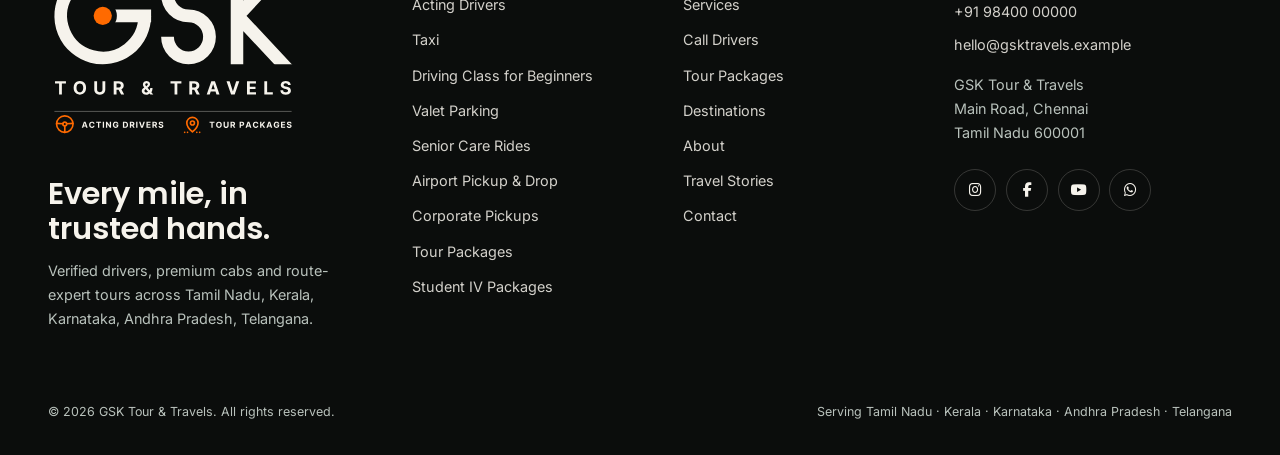
==== commit 6732297e: "3. Second badge of feedback and corrections pushed" ====
--- a/index.html
+++ b/index.html
@@ -27,7 +27,7 @@
       <div class="container hero__grid">
         <div class="hero__content">
           <p class="eyebrow hero__eyebrow">Call drivers · Cabs · Tour packages</p>
-          <h1 id="hero-title">A trusted driver, <em>one call away.</em></h1>
+          <h1 id="hero-title">A call driver, <em>one call away.</em></h1>
           <p class="hero__lede">Book a verified driver for your own car — by the trip, by the hour or across states. Cabs and tour packages when you need them too.</p>
           <ul class="hero__points">
             <li><i class="fa-solid fa-circle-check" aria-hidden="true"></i> Verified, polite drivers</li>
